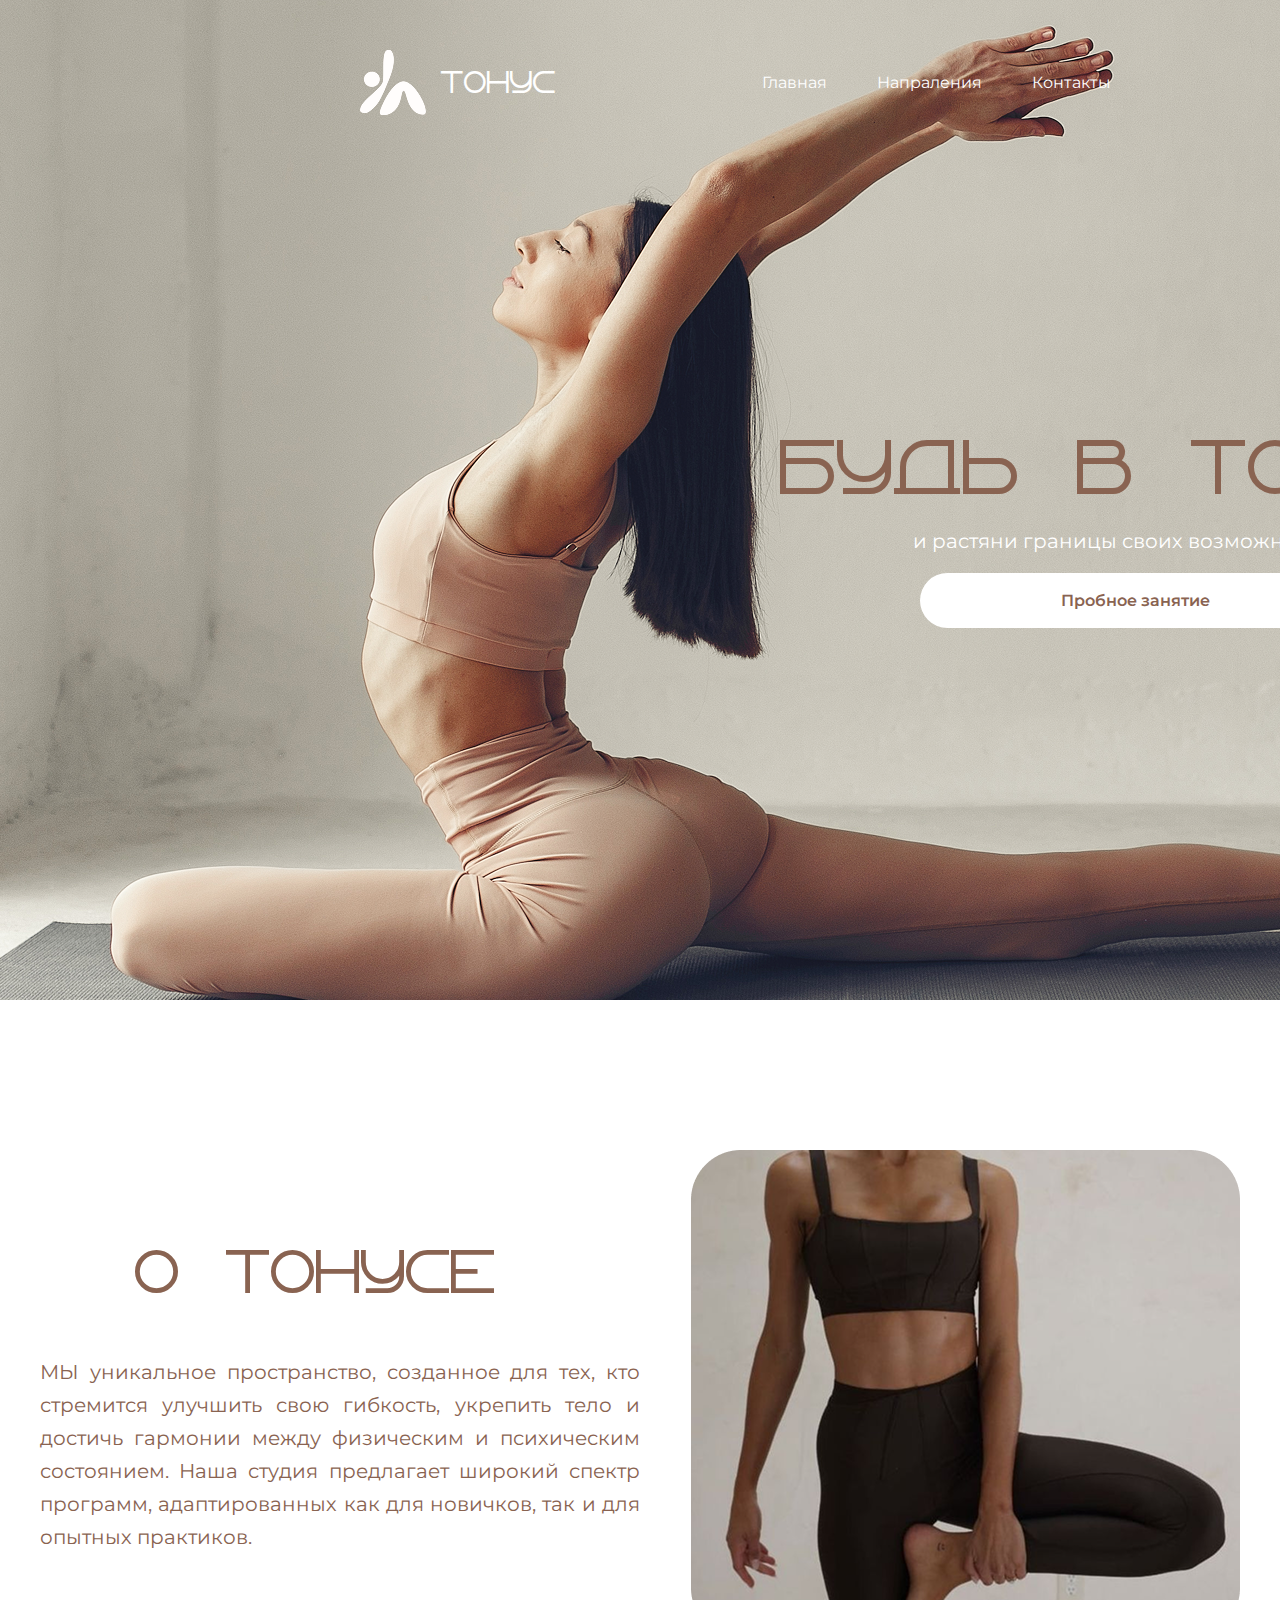
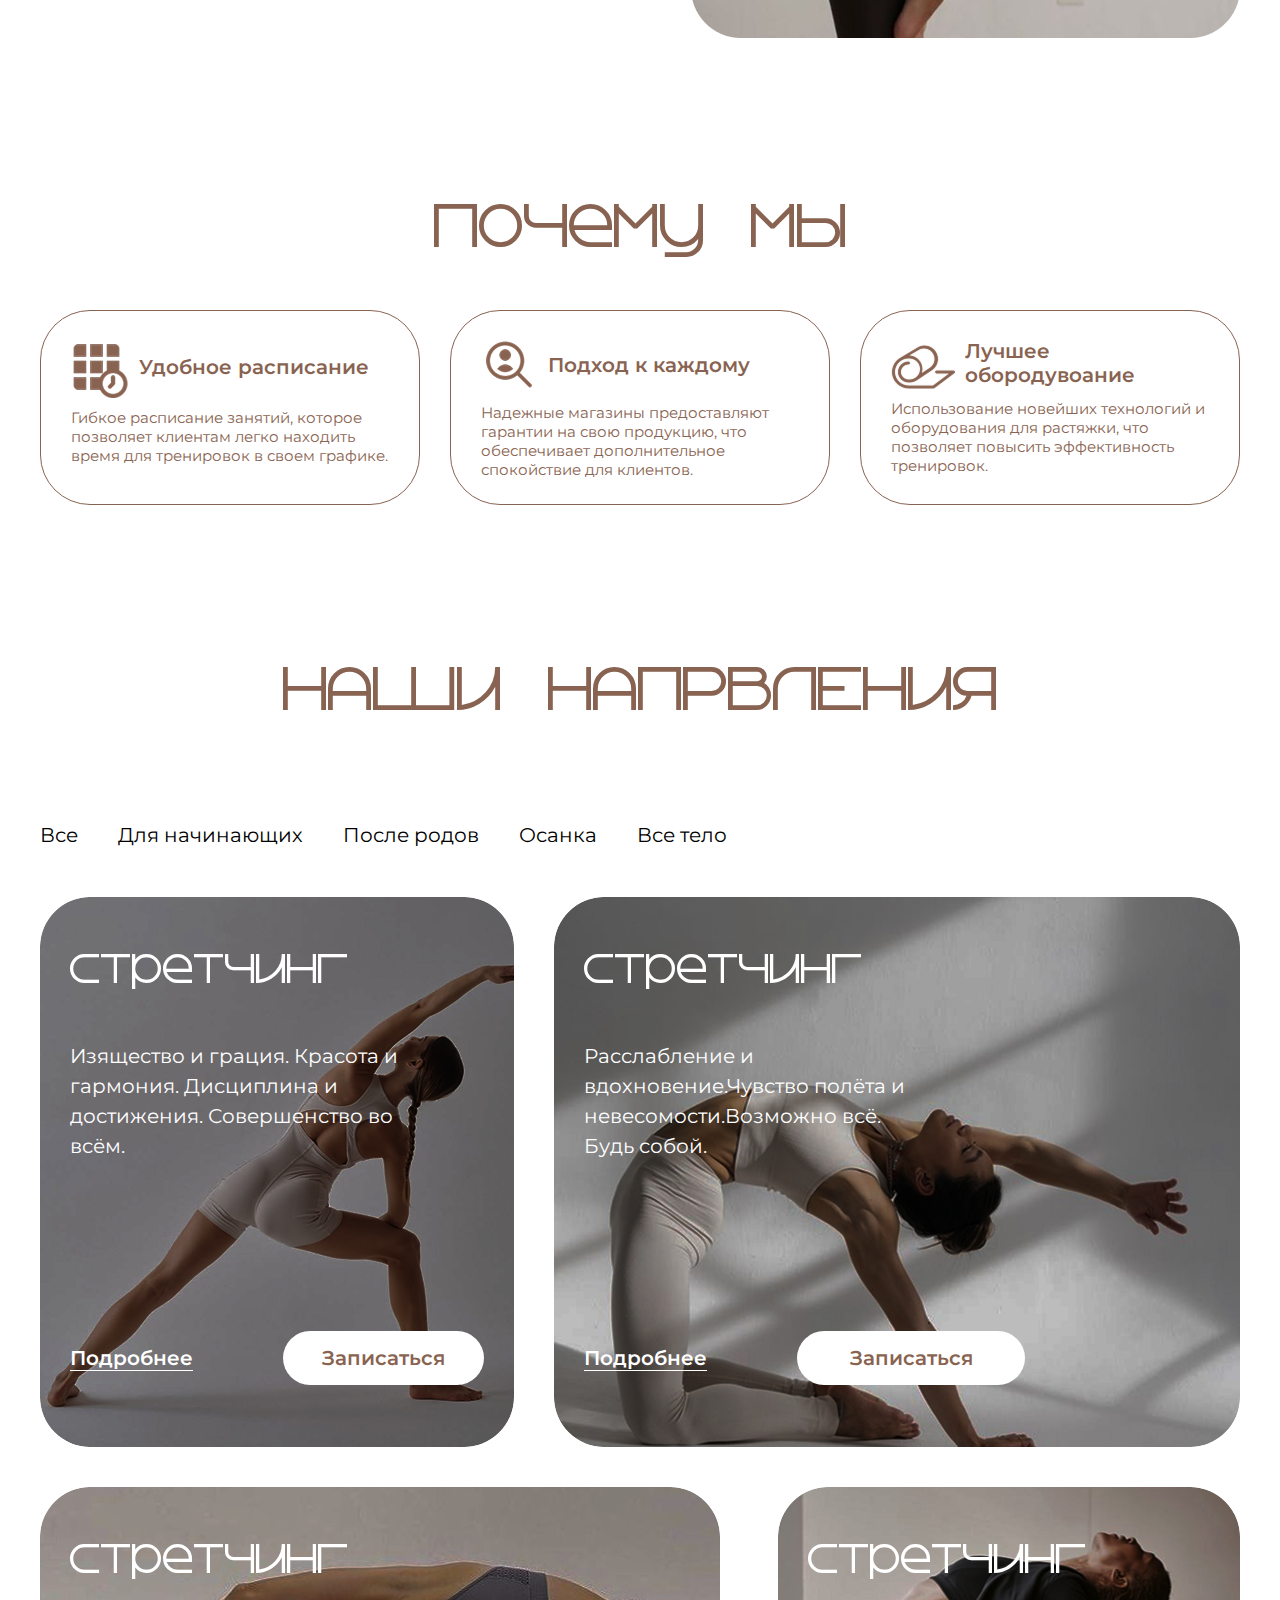
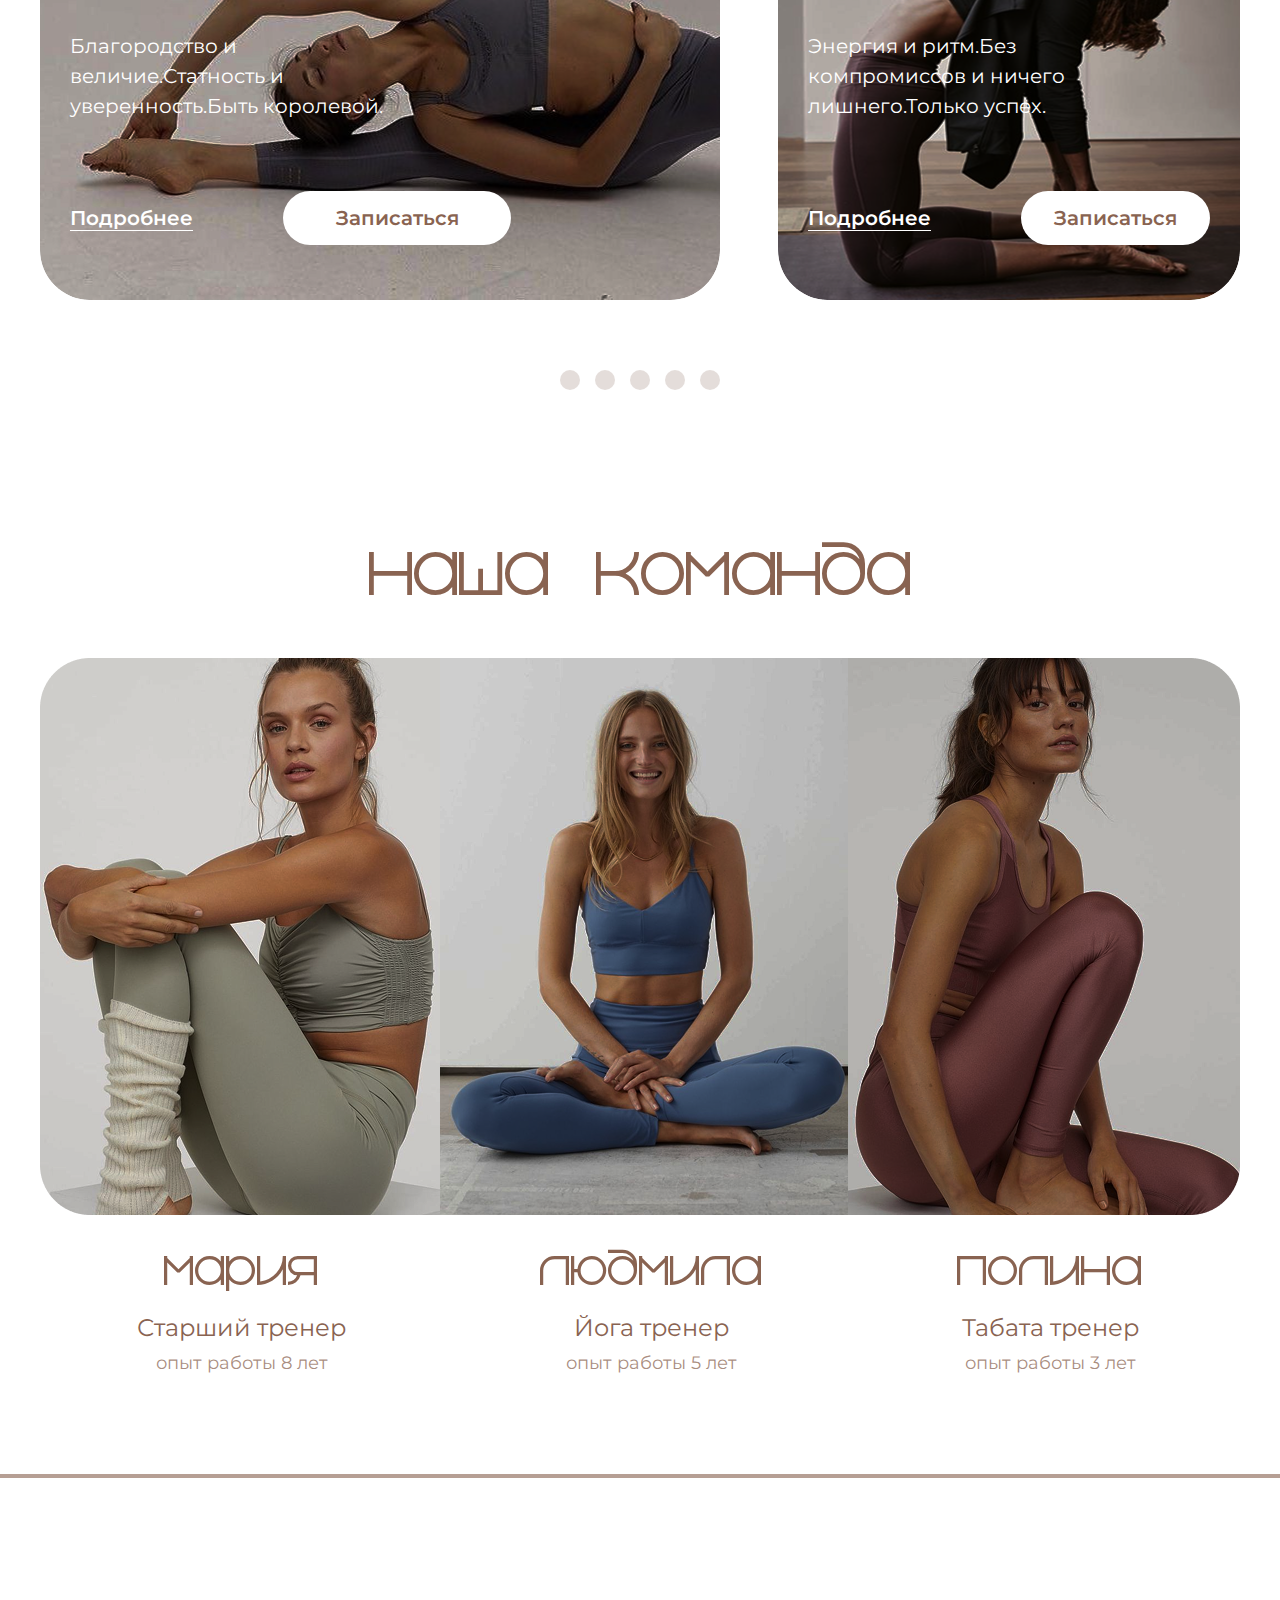
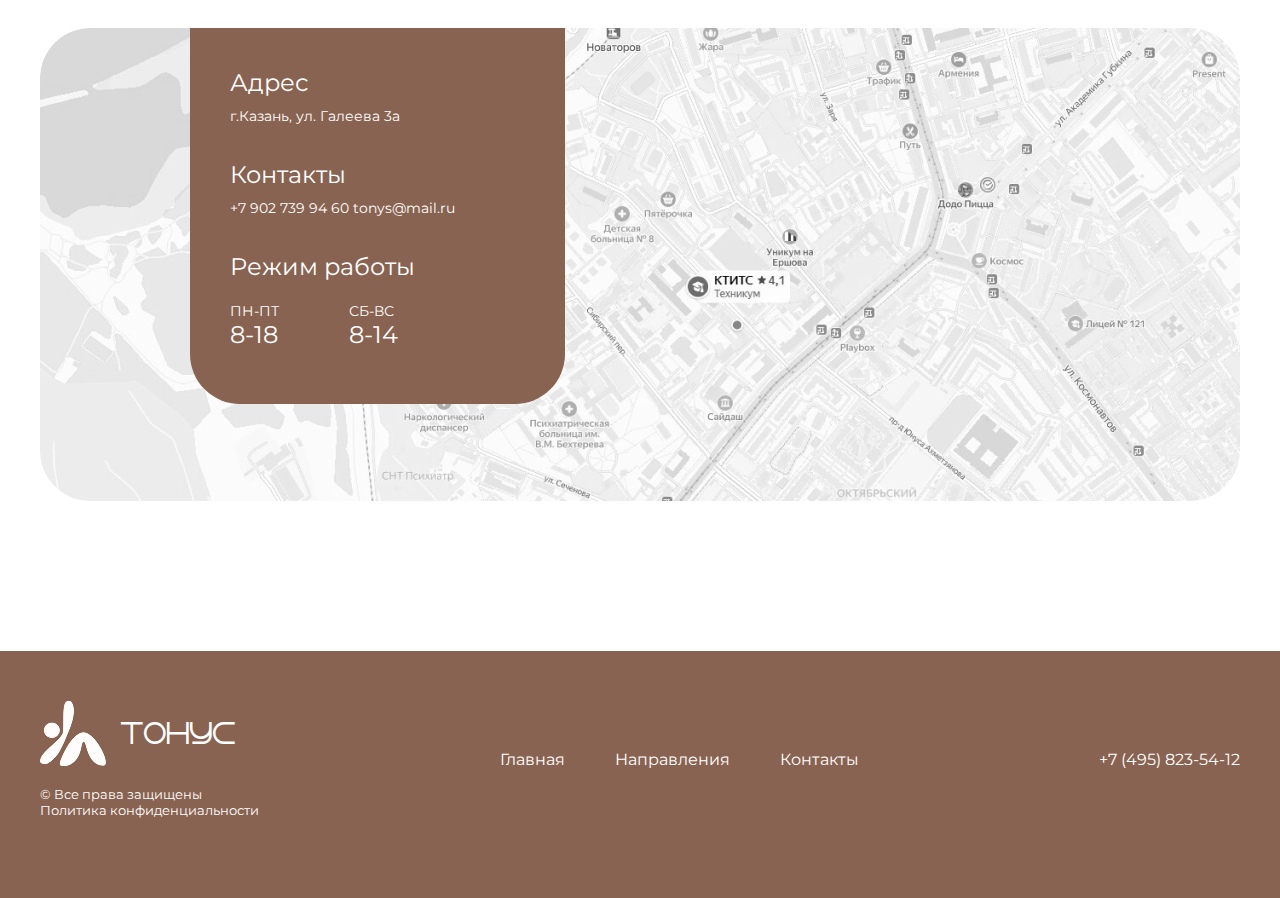
==== index.html @ d260a786 "mysite commit" ====
<!DOCTYPE html>
<html lang="en">

<head>
    <meta charset="UTF-8">
    <meta name="viewport" content="width=device-width, initial-scale=1.0">
    <title>ТОНУС</title>
    <link rel="shortcut icon" href="assets/media/logo/2.png" type="image/x-icon">
    <link rel="stylesheet" href="assets/css/style.css">
</head>

<body>
    <!-- banner -->
    <div class="banner">
        <!-- header -->
        <header class="conteiner">
            <div class="logo">
                <img src="assets/media/logo/l.png" alt="">
                <a href="index.html">
                    <p>ТОНУС</p>
                </a>
            </div>
            <nav>
                <a href="index.html">Главная</a>
                <a href="napr.html">Напраления</a>
                <a href="#contact">Контакты</a>
            </nav>
            <a href="vhod.html" class="button">Личный кабинет</a>
        </header>
        <!-- header -->
        <div class="right conteiner">
            <h1>БУДЬ В ТОНУСЕ</h1>
            <p>и растяни границы своих возможностей!</p>
            <a class="button">Пробное занятие</a>
        </div>
    </div>
    <!-- banner -->

    <!-- about -->
    <div class="about conteiner m150">
        <div class="left">
            <h2>О ТОНУСЕ</h2>
            <p>МЫ уникальное пространство, созданное для тех, кто стремится улучшить свою гибкость, укрепить тело и
                достичь гармонии между физическим и психическим состоянием. Наша студия предлагает широкий спектр
                программ, адаптированных как для новичков, так и для опытных практиков.</p>
        </div>
        <div class="rightt">
            <img src="assets/media/about/1.png" alt="">
        </div>
    </div>
    <!-- about -->

    <!-- why -->
    <div class="why conteiner m150">
        <h2>почему мы</h2>
        <div class="whyblocks">
            <div class="whyblock">
                <div class="stroka">
                    <img src="assets/media/why/Timetable.png" alt="">
                    <p>Удобное расписание</p>
                </div>
                <p class="ad"> Гибкое расписание занятий, которое позволяет клиентам легко находить время для тренировок
                    в своем
                    графике.</p>
            </div>
            <div class="whyblock">
                <div class="stroka">
                    <img src="assets/media/why/2.png" alt="">
                    <p>Подход к каждому</p>
                </div>
                <p class="ad"> Надежные магазины предоставляют гарантии на свою продукцию, что обеспечивает
                    дополнительное спокойствие для клиентов.</p>
            </div>
            <div class="whyblock">
                <div class="stroka">
                    <img src="assets/media/why/3.png" alt="">
                    <p>Лучшее обородувоание</p>
                </div>
                <p class="ad"> Использование новейших технологий и оборудования для растяжки, что позволяет повысить
                    эффективность тренировок.</p>
            </div>
        </div>
    </div>
    <!-- why -->

    <!-- napr -->
    <div class="napr conteiner m150">
        <h2>НАШИ НАПРВЛЕНИЯ</h2>
        <div class="filter">
            <button>Все</button>
            <button>Для начинающих</button>
            <button>После родов</button>
            <button>Осанка</button>
            <button>Все тело</button>
        </div>
        <div class="naprblocks">
            <div class="naprblock1">
                <p class="zag">Стретчинг</p>
                <p class="opis">Изящество и грация. Красота и гармония. Дисциплина и достижения. Совершенство во всём.
                </p>

                <div class="kn">
                    <a href="one.html" class="podr">Подробнее</a>
                    <a href="#" class="zapis">Записаться</a>
                </div>
            </div>
            <div class="naprblock2">
                <p class="zag">Стретчинг</p>
                <p class="opis">Расслабление и вдохновение.Чувство полёта и невесомости.Возможно всё. Будь собой.
                </p>

                <div class="kn">
                    <a href="#" class="podr">Подробнее</a>
                    <a href="#" class="zapis">Записаться</a>
                </div>
            </div>
            <div class="naprblock3">
                <p class="zag">Стретчинг</p>
                <p class="opis">Благородство и величие.Статность и уверенность.Быть королевой.
                </p>

                <div class="kn">
                    <a href="#" class="podr">Подробнее</a>
                    <a href="#" class="zapis">Записаться</a>
                </div>
            </div>
            <div class="naprblock4">
                <p class="zag">Стретчинг</p>
                <p class="opis">Энергия и ритм.Без компромиссов и ничего лишнего.Только успех. </p>

                <div class="kn">
                    <a href="#" class="podr">Подробнее</a>
                    <a href="#" class="zapis">Записаться</a>
                </div>
            </div>
        </div>
        <div class="on">
            <div class="o"></div>
            <div class="o"></div>
            <div class="o"></div>
            <div class="o"></div>
            <div class="o"></div>
        </div>
    </div>
    <!-- napr -->

    <!-- comand -->
    <div class="comand conteiner m150">
        <h2>Наша команда</h2>
        <img src="assets/media/comand/b73ee32b083a65bbd1f79775d14de18c 1.png" alt="">
        <div class="text">
            <div class="one">
                <p class="name">Мария</p>
                <p class="names">Старший тренер</p>
                <p class="namess">опыт работы 8 лет </p>
            </div>
            <div class="one">
                <p class="name">Людмила</p>
                <p class="names">Йога тренер</p>
                <p class="namess">опыт работы 5 лет </p>
            </div>
            <div class="one">
                <p class="name">Полина</p>
                <p class="names">Табата тренер</p>
                <p class="namess">опыт работы 3 лет </p>
            </div>
        </div>
    </div>
    <hr>
    <!-- comand -->

    <!-- contact -->
    <div class="contact conteiner m150" id="contact">
        <div class="block">
            <div class="os">
                <p>Адрес</p>
                <span>г.Казань, ул. Галеева 3а</span>
            </div>
            <div class="os">
                <p>Контакты</p>
                <span>+7 902 739 94 60
                    tonys@mail.ru</span>
            </div>
            <div class="os">
                <p>Режим работы</p>
                <div class="oss">
                    <div class="d">
                        <span>ПН-ПТ</span>
                        <p>8-18</p>
                    </div>
                    <div class="d">
                        <span>СБ-ВС</span>
                        <p>8-14</p>
                    </div>
                </div>
            </div>
        </div>
    </div>
    </div>
    <!-- contact -->

    <!-- footer -->
    <footer>
        <div class="footercontent m150 conteiner">
            <div class="fot">
                <div class="logo">
                    <img src="assets/media/logo/l.png" alt="">
                    <p>ТОНУС</p>
                </div>
                <div class="span">© Все права защищены<br>
                    Политика конфиденциальности</div>
            </div>
            <nav> <a href="index.html">Главная</a>
                <a href="napr.html">Направления</a>
                <a href="#contact">Контакты</a>
            </nav>
            <p>+7 (495) 823-54-12</p>
        </div>
    </footer>
    <!-- footer -->
</body>

</html>
---- assets/css/style.css ----
* {
    margin: 0;
    padding: 0;
    box-sizing: border-box;
    text-decoration: none;
    transition: .5s;
    scroll-behavior: smooth;
    outline: none;
}

@font-face {
    font-family: Nuqun;
    src: url(../media/fonts/ofont.ru_Nuqun.ttf);
}

@font-face {
    font-family: Montserrat;
    src: url(../media/fonts/Montserrat-Regular.ttf);
    font-weight: 400;
}

@font-face {
    font-family: Montserrat;
    src: url(../media/fonts/Montserrat-SemiBold.ttf);
    font-weight: 600;
}

.conteiner {
    margin: 0 auto;
    max-width: 1200px;
}
.m150{
    margin-top: 150px;
}
/* header */
header {
    margin: 0 auto;
    padding: 50px 0px 50px 0px;
    display: flex;
    align-items: center;
    justify-content: space-between;
}

.logo {
    display: flex;
    align-items: center;
    gap: 15px;
}

.logo p {
    font-family: Nuqun;
    color: white;
    font-size: 48px;
}

nav {
    display: flex;
    align-items: center;
    gap: 50px;
}

nav a {
    font-family: Montserrat;
    font-weight: 400;
    font-size: 16px;
    color: white;
}
nav a:hover{
    border-bottom: 1px solid white;
}

.button {
    cursor: pointer;
    white-space: nowrap;
    font-family: Montserrat;
    font-weight: 600;
    font-size: 16px;
    padding: 18px 50px;
    text-align: center;
    color: #896351;
    background-color: white;
    border-radius: 50px;
}

/* header */
/* banner */
.banner {
    margin: 0 auto;
    width: 1920px;
    height: 1000px;
    background-image: url(../media/banner/1.png);
}
.right{
    display: flex;
    flex-direction: column;
    gap: 20px;
    margin-top: 260px;
    margin-left: 780px;
}
h1{
    font-weight: 400;
    font-family: Nuqun;
    font-size:120px ;
    color: #896351;
}
.right p{
    width:700px ;
    text-align: center;
    font-family: Montserrat;
    font-weight: 400;
    font-size: 20px;
    color: white;
}
.right .button{
    margin-left: 140px;
    width: 430px;
}
.button:hover{
    opacity: 0.6;
}

/* banner */

/* about */
.about{
    display: flex;
    align-items: center;
    justify-content: space-between;
}
.left{
    width: 550px;
}
h2{
    text-align: center;
    font-weight: 400;
    font-family: Nuqun;
    font-size:96px ;
    color: #896351;
    margin-bottom: 50px;
}
.left p{
    width: 600px;
    line-height: 33px;
    text-align: justify;
    font-family: Montserrat;
    font-weight: 400;
    font-size: 20px;
    color: #896351;
}
/* about */

/* why */
.whyblocks{
    display: flex;
    align-items: center;
    justify-content: space-between;
}
.whyblock{
    display: flex;
    flex-direction: column;
    width: 380px;
    height: 195px;
    border: 1px solid #896351;
    color: #896351;
    border-radius: 50px;
    padding: 25px 30px 25px 30px;
}
.whyblock:hover{
transform: scale(1.03);
}
.stroka{
    display: flex;
    align-items: center;
    gap: 10px;
}
.stroka p{
    font-family: Montserrat;
    font-size: 20px;
    font-weight: 600;
}
.ad{
    font-family: Montserrat;
    font-size: 15px;
    font-weight: 400;
    margin-top: 10px;
}
/* why */

/* napr */
.napr{
    display: flex;
    flex-direction: column;
    gap: 50px;
}
.filter{
    display: flex;
    align-items: center;
    gap: 40px;
}
.filter button{
    outline: none;
    border: none;
    font-family: Montserrat;
    font-size: 20px;
    font-weight: 400;
    background: none;
}
.filter button:focus{
    color: #89635193;
}
.naprblocks{
    flex-wrap: wrap;
    display: flex;
    align-items: center;
    justify-content: space-between;
}
.naprblock1{
    color: white;
    background-image: url(../media/napr/ea1657a545a165ac1b6327d756b41725\ 1.png);
    display: flex;
    flex-direction: column;
    width: 474px;
    height: 550px;
    border-radius: 50px;
    padding: 50px 30px 50px 30px;
    gap: 50px;
}
.zag{
    font-family: Nuqun;
    font-size: 64px;
    font-weight: 400;
    color: white;
}
.opis{
    line-height: 30px;
    width: 350px;
    font-family: Montserrat;
    font-size: 20px;
    font-weight: 400;
}
.kn{
    padding-top: 120px;
    display: flex;
    align-items: center;
    gap: 90px;
}
.podr{
    font-family: Montserrat;
    font-size: 20px;
    font-weight: 600;
    border-bottom: 1px solid white;
    color: white;
}
.podr:hover{
    opacity: 0.7;
}
.zapis{
    font-family: Montserrat;
    font-size: 20px;
    font-weight: 600;
    background-color: white;
    color: #896351;
    border-radius: 50px;
    width: 228px;
    height: 54px;
    text-align: center;
    padding: 15px;
}
.zapis:hover{
    opacity: 0.7;
}
.naprblock2{
    color: white;
    background-image: url(../media/napr/490e03bf7c66a2ae7f0bb2d1b18e926f\ 1.png);
    display: flex;
    flex-direction: column;
    width: 686px;
    height: 550px;
    border-radius: 50px;
    padding: 50px 30px 50px 30px;
    gap: 50px;
}
.naprblock3{
    margin-top: 40px;
    color: white;
    background-image: url(../media/napr/f99d92e0cd97258675ca68af49367ef4\ 1.png);
    display: flex;
    flex-direction: column;
    width: 680px;
    height: 413px;
    border-radius: 50px;
    padding: 50px 30px 50px 30px;
    gap: 50px;
}
.naprblock4{
    margin-top: 40px;
    color: white;
    background-image: url(../media/napr/32a6d54517c149b663fdedba925334c2\ 1.png);
    display: flex;
    flex-direction: column;
    width: 462px;
    height: 413px;
    border-radius: 50px;
    padding: 50px 30px 50px 30px;
    gap: 50px;
}
.naprblock6{
    margin-top: 40px;
    color: white;
    background-image: url(../media/napr/3265cbebfaa3cf3fad8032db9d755a3d\ 1.png);
    display: flex;
    flex-direction: column;
    width: 751px;
    height: 451px;
    border-radius: 50px;
    padding: 50px 30px 50px 30px;
    gap: 50px;
}
.naprblock5{
    margin-top: 40px;
    color: white;
    background-image: url(../media/napr/aa9577a169b0c9412e5b527d423edea7\ 1.png);
    display: flex;
    flex-direction: column;
    width: 406px;
    height: 451px;
    border-radius: 50px;
    padding: 50px 30px 50px 30px;
    gap: 50px;
}
.naprblock3 .kn{
    padding-top: 20px;
    display: flex;
    align-items: center;
    gap: 90px;
}
.naprblock4 .kn{
    padding-top: 20px;
    display: flex;
    align-items: center;
    gap: 90px;
}
.naprblock5 .kn{
    padding-top: 20px;
    display: flex;
    align-items: center;
    gap: 90px;
}
.naprblock6 .kn{
    padding-top: 20px;
    display: flex;
    align-items: center;
    gap: 90px;
}

.on{
    margin: 0 auto;
    display: flex;
    align-items: center;
    width: 160px;
    justify-content: space-between;
}
.o{
    margin-top: 20px;
    width: 20px;
    height: 20px;
    background-color: #a0887d48;
    border-radius: 50%;
}
.o:hover{
    background-color: #896351;
}
/* napr */

/* comand */
.text{
    margin-top: 30px;
    display: flex;
    align-items: center;
    justify-content: space-around;
}
.one{
     color: #896351;
    text-align: center;
    display: flex;
    align-items: center;
    flex-direction: column;
    gap: 20px;
}
.name{
    font-family: Nuqun;
    font-size: 64px;
    font-weight: 400;
}
.names{
    font-family: Montserrat;
    font-size: 24px;
    font-weight: 400;
}
.namess{
    margin-top: -10px;
    font-family: Montserrat;
    font-size: 18px;
    font-weight: 400;
    color: #896351bb;
}
hr{
    width: 100%;
    margin:100px 0 100px 0;
    border:2px solid #8963519d;
}
/* comand */

/* contact */
.contact{
    background-image: url(../media/contact/111.png);
    border-radius: 50px;
    height: 473px;
}
.block{
    font-family: Montserrat;
    color: white;
    padding: 40px;
    width: 375px;
    height: 376px;
    border-bottom-right-radius: 50px;
    border-bottom-left-radius: 50px;
    margin-left: 150px;
    background-color: #896351;
    display: flex;
    flex-direction: column;
    gap: 35px;
}
.os{
    display: flex;
    flex-direction: column;
    gap: 10px;
}
.os p{
    font-size: 24px;
    font-weight: 500;
}
.os span{
    font-size: 14px;
    font-weight: 400;
}
.oss{
    margin-top: 10px;
    display: flex;
    align-items: center;
    gap: 70px;
}
/* contact */

/* footer */
footer{
    background-color: #896351;
}
.footercontent{
font-family: Montserrat;
    color: white;
    display: flex;
    align-items: center;
    justify-content: space-between;
    padding: 50px 0 80px 0;
}
.span{
    margin-top: 20px;
    font-size: 13px;
}
/* footer */

/* vhod */
.forma{
    display: flex;
    flex-direction: column;
    align-items: center;
    backdrop-filter:blur(20px);
    width: 986px;
    height: 661px;
    background-color: #56463e8a;
    border-radius: 50px;
    margin: 0 auto;
    padding: 50px;
}
.forma h2{
    color: white;
    margin-top: 20px;
}
form{
    justify-content: center;
    display: flex;
    flex-direction: column;
    align-items: center;
    gap: 20px;
}
input{
    height: 60px;
    background: none;
    border: none;
    width: 650px;
    border-bottom: 4px solid white;
}
::placeholder{
    padding-left: 20px;
    font-family: Montserrat;
    font-size: 20px;
    font-weight: 400;
    color: rgba(255, 255, 255, 0.541);
}
.forma .button{
    padding-bottom: 20px;
    font-size: 20px;
}
.cz{
    margin-top: 20px;
    padding-bottom: 30px;
    display: flex;
    align-items: center;
    gap: 10px;
    color: white;
    font-family: Montserrat;
    font-size: 24px;
    font-weight: 600;
}
.cz a{
 color: white;
 border-bottom: 1px solid white;
}
label{
    width: 470px;
    font-family: Montserrat;
    font-size: 15px;
    font-weight: 400;
    color: white;
}
.chek{
    display: flex;
    align-items: center;
    gap: 10px;
}
.checkbox{
width: 20px;
height: 20px;
}
/* vhod */

/* napr */
.head{
    background-color: #896351;
}
/* napr */

/* one */
.ysluga{
    display: flex;
    align-items: center;
    justify-content: space-between;
}
.rig{
    display: flex;
    flex-direction: column;
    gap: 20px;
    width: 590px;
}
.rig p{
    line-height: 25px;
    font-family: Montserrat;
    font-size: 13px;
    font-weight: 400;
    color: #896351;
}
.rig .button{
    background-color: #896351;
    color: white;
}
/* one */
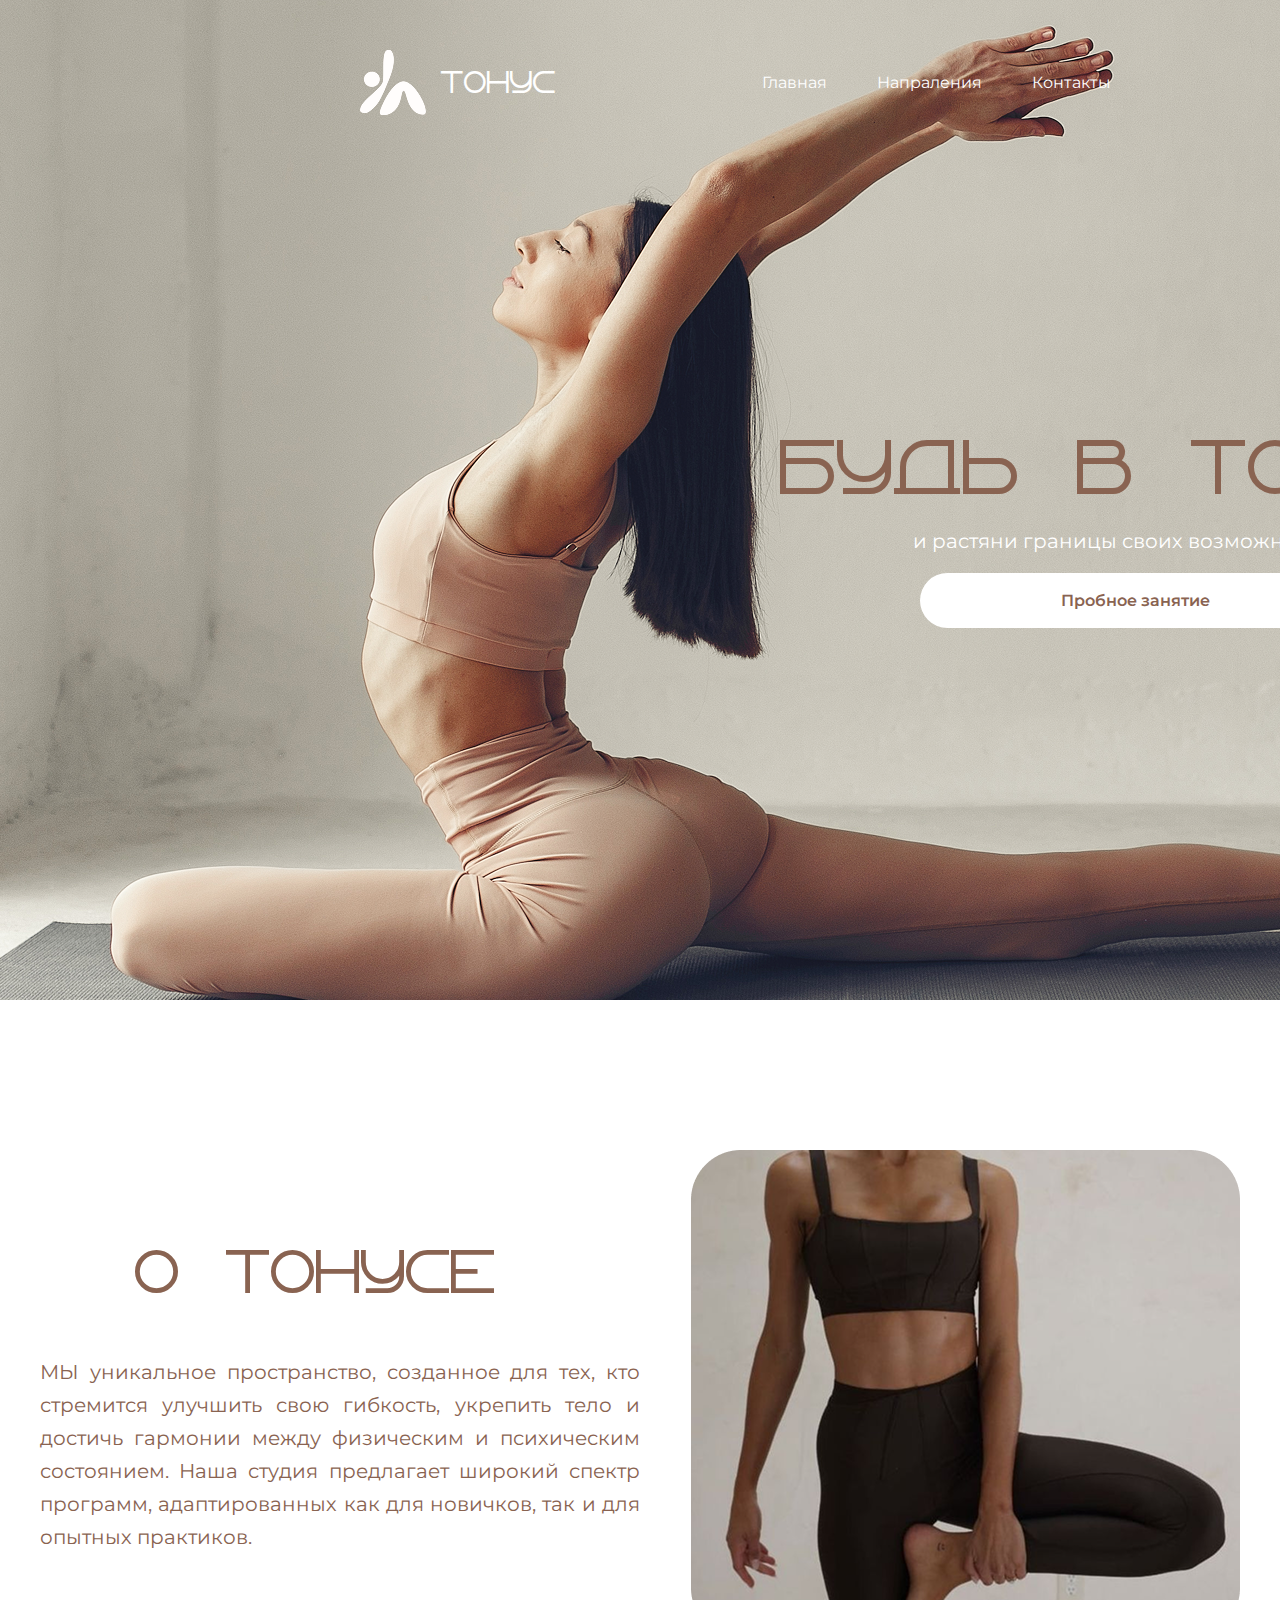
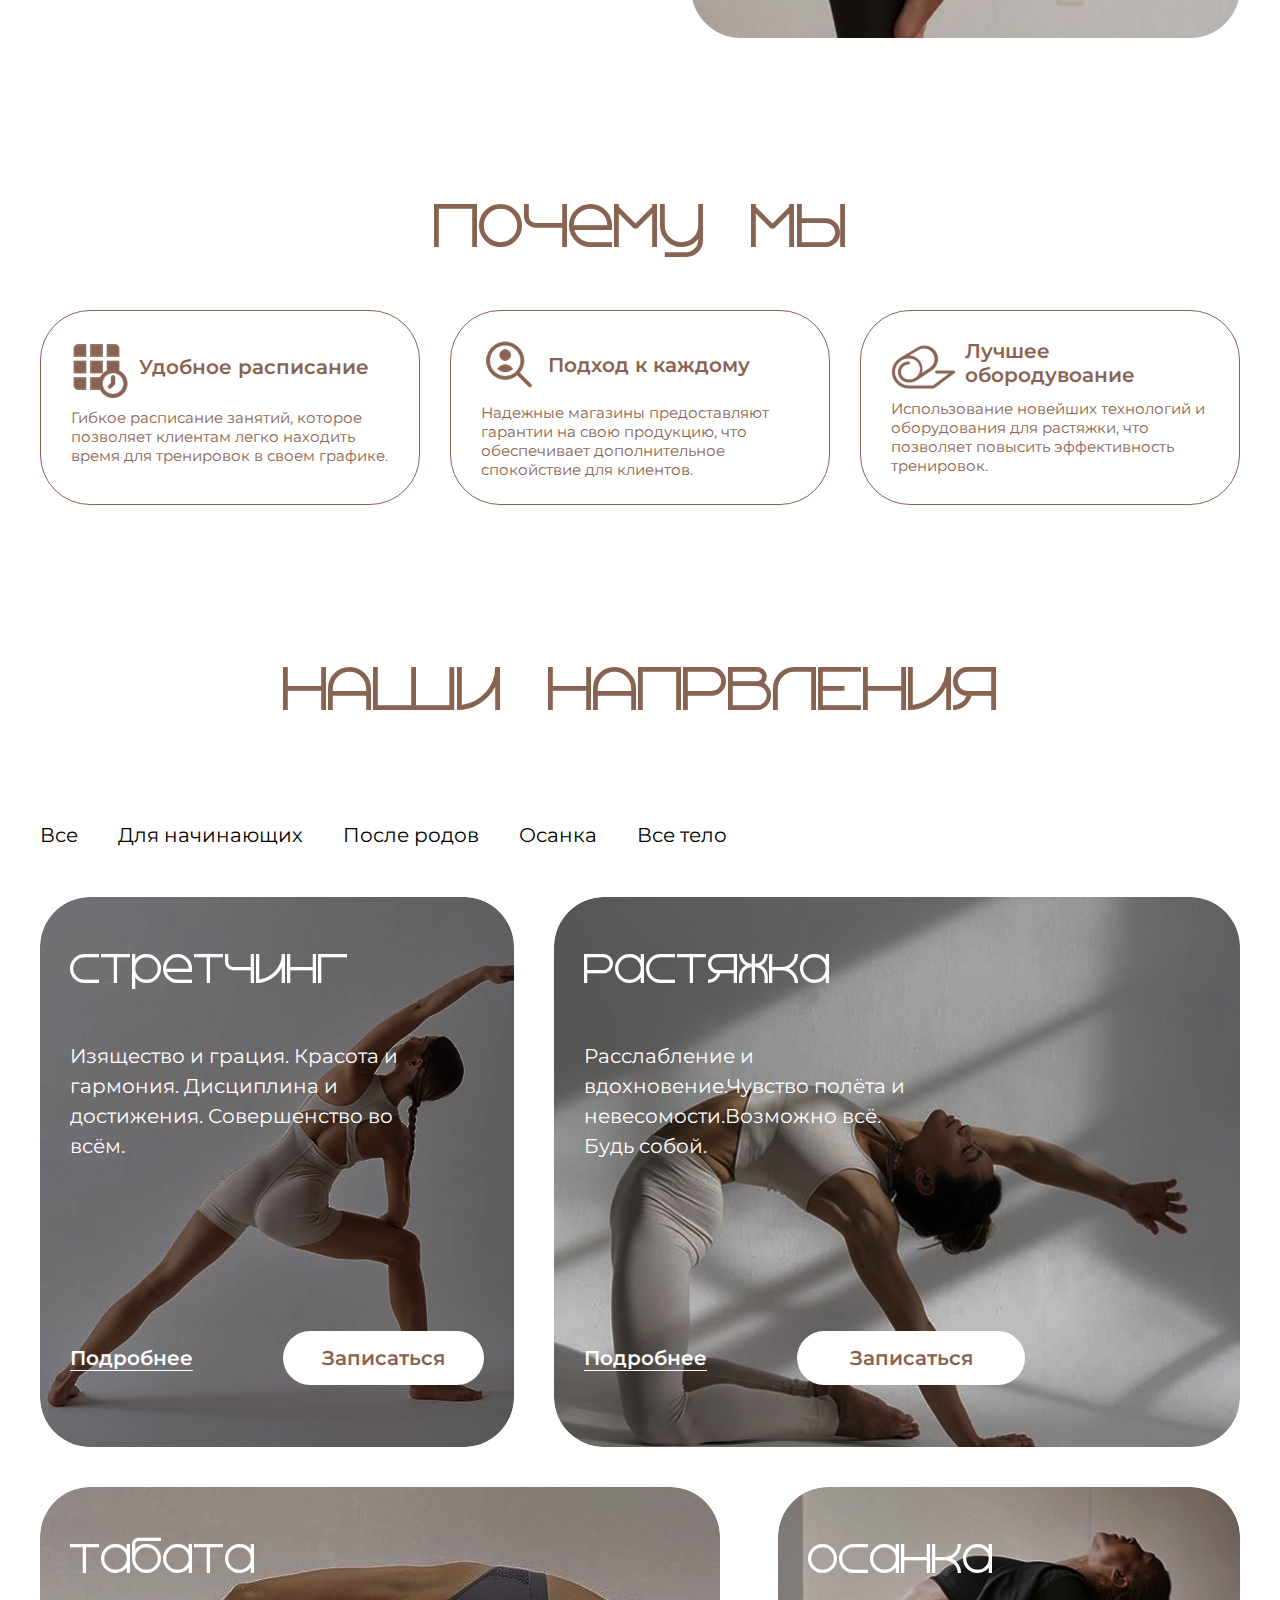
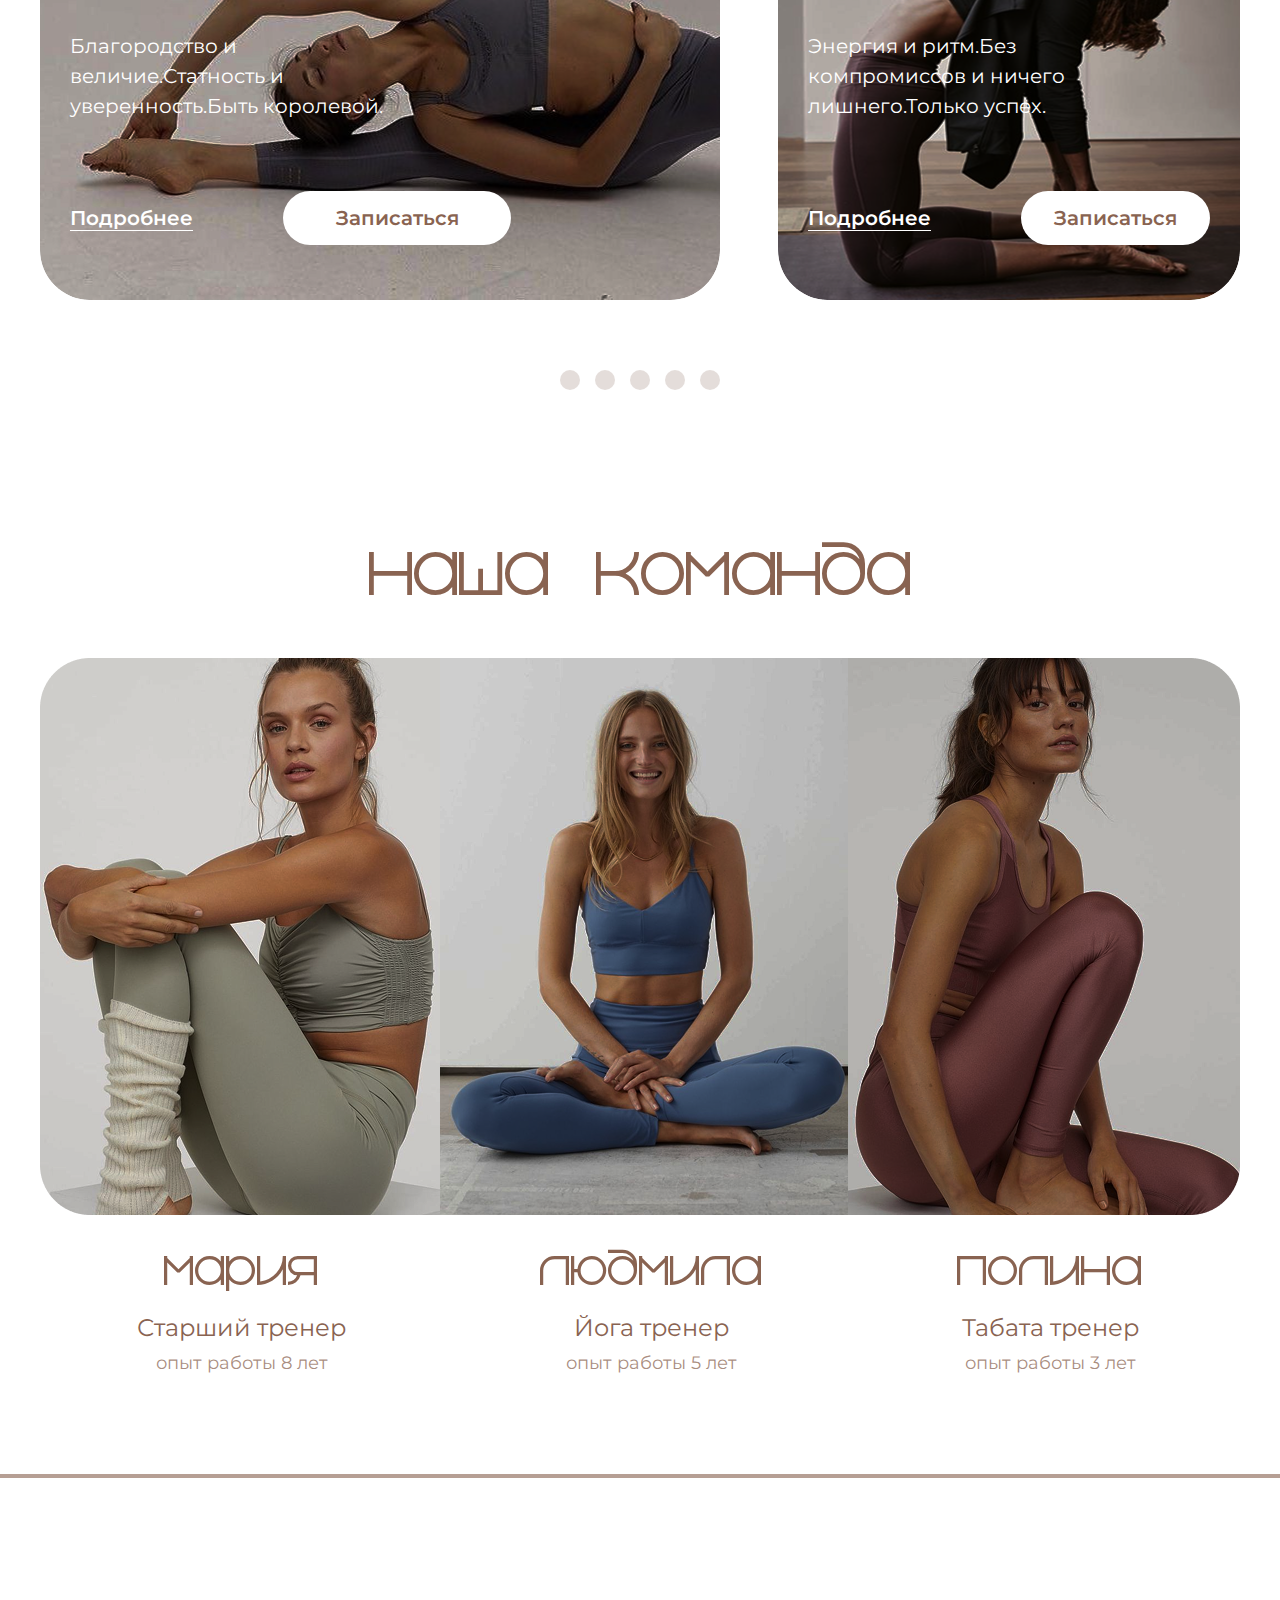
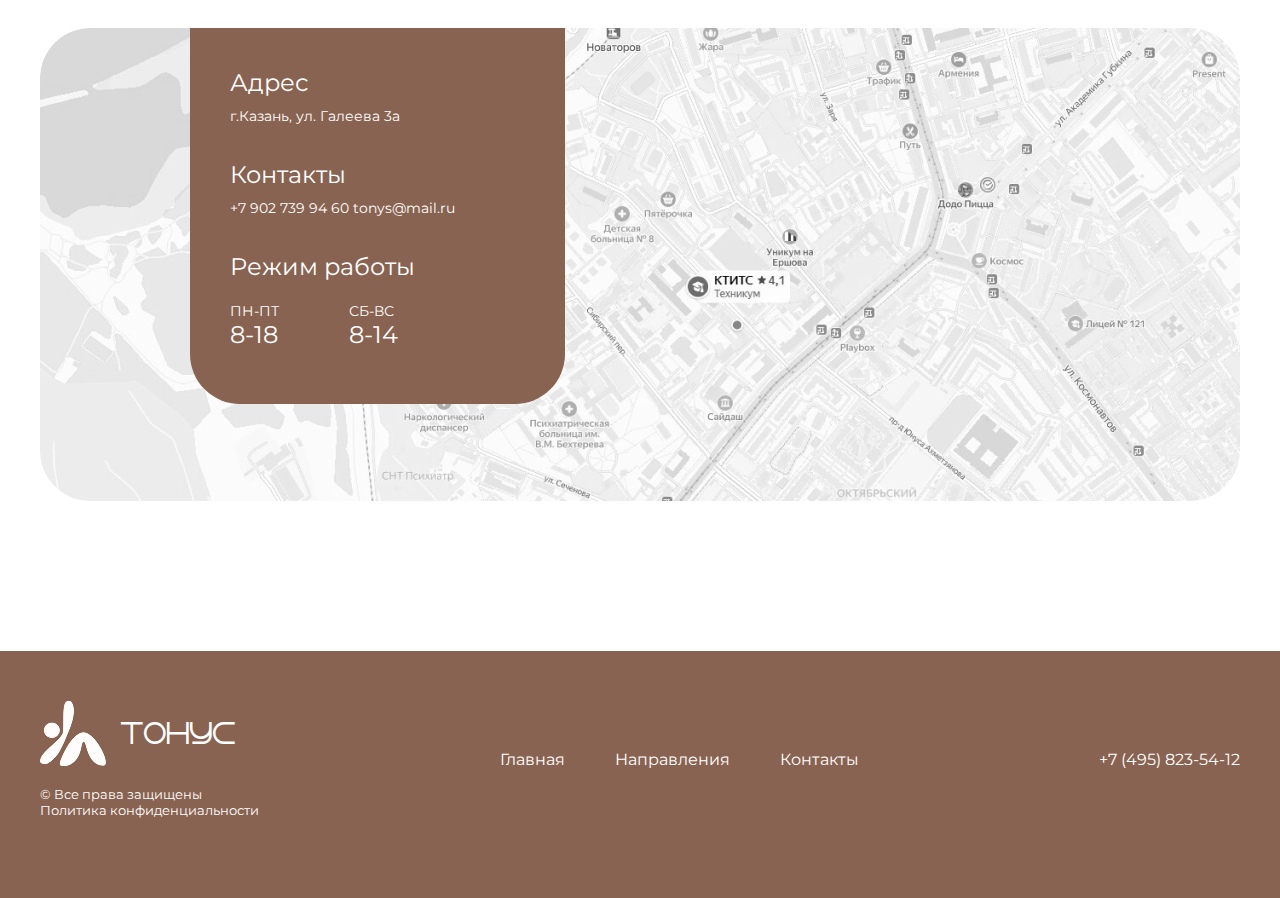
==== commit 2096ade4: "Update index.html" ====
--- a/index.html
+++ b/index.html
@@ -105,7 +105,7 @@
                 </div>
             </div>
             <div class="naprblock2">
-                <p class="zag">Стретчинг</p>
+                <p class="zag">Растяжка</p>
                 <p class="opis">Расслабление и вдохновение.Чувство полёта и невесомости.Возможно всё. Будь собой.
                 </p>
 
@@ -115,7 +115,7 @@
                 </div>
             </div>
             <div class="naprblock3">
-                <p class="zag">Стретчинг</p>
+                <p class="zag">Табата</p>
                 <p class="opis">Благородство и величие.Статность и уверенность.Быть королевой.
                 </p>
 
@@ -125,7 +125,7 @@
                 </div>
             </div>
             <div class="naprblock4">
-                <p class="zag">Стретчинг</p>
+                <p class="zag">Осанка</p>
                 <p class="opis">Энергия и ритм.Без компромиссов и ничего лишнего.Только успех. </p>
 
                 <div class="kn">
@@ -220,4 +220,4 @@
     <!-- footer -->
 </body>
 
-</html>+</html>
